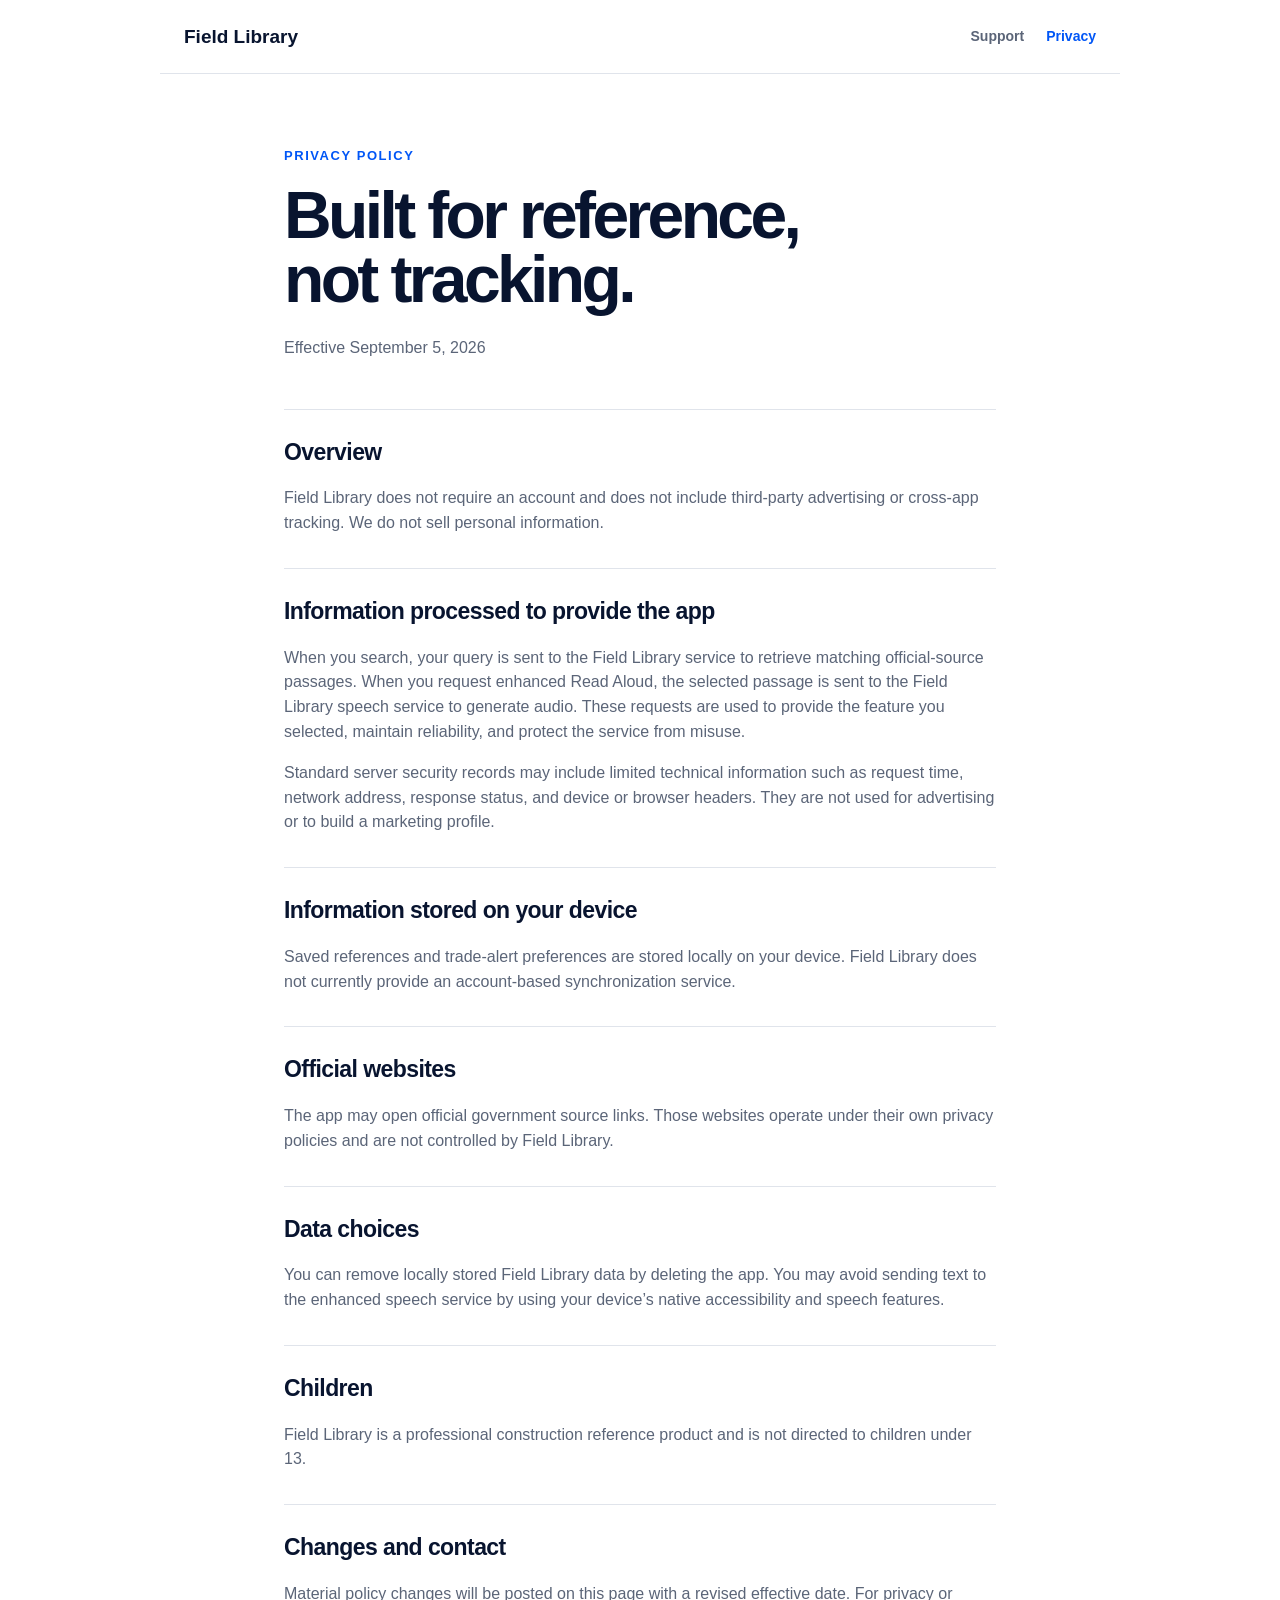
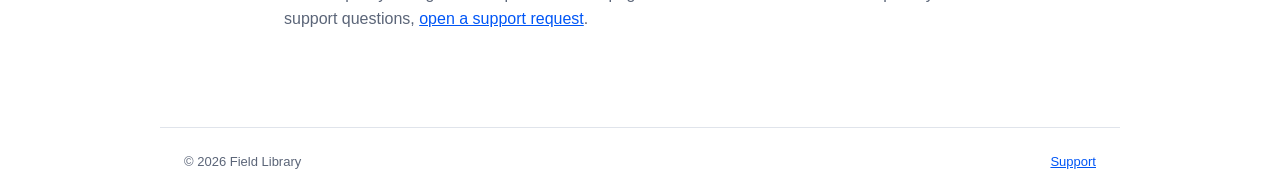
==== privacy.html @ c3084c1e "Publish Field Library support and privacy pages" ====
<!doctype html>
<html lang="en">
<head>
  <meta charset="utf-8">
  <meta name="viewport" content="width=device-width, initial-scale=1">
  <meta name="description" content="Privacy policy for the Field Library iPhone app.">
  <title>Privacy Policy · Field Library</title>
  <link rel="stylesheet" href="style.css">
</head>
<body>
  <header class="topbar">
    <a class="brand" href="index.html">Field Library</a>
    <nav aria-label="Support navigation">
      <a href="index.html">Support</a>
      <a aria-current="page" href="privacy.html">Privacy</a>
    </nav>
  </header>

  <main class="policy">
    <p class="eyebrow">PRIVACY POLICY</p>
    <h1>Built for reference,<br>not tracking.</h1>
    <p class="updated">Effective September 5, 2026</p>

    <section>
      <h2>Overview</h2>
      <p>Field Library does not require an account and does not include third-party advertising or cross-app tracking. We do not sell personal information.</p>
    </section>
    <section>
      <h2>Information processed to provide the app</h2>
      <p>When you search, your query is sent to the Field Library service to retrieve matching official-source passages. When you request enhanced Read Aloud, the selected passage is sent to the Field Library speech service to generate audio. These requests are used to provide the feature you selected, maintain reliability, and protect the service from misuse.</p>
      <p>Standard server security records may include limited technical information such as request time, network address, response status, and device or browser headers. They are not used for advertising or to build a marketing profile.</p>
    </section>
    <section>
      <h2>Information stored on your device</h2>
      <p>Saved references and trade-alert preferences are stored locally on your device. Field Library does not currently provide an account-based synchronization service.</p>
    </section>
    <section>
      <h2>Official websites</h2>
      <p>The app may open official government source links. Those websites operate under their own privacy policies and are not controlled by Field Library.</p>
    </section>
    <section>
      <h2>Data choices</h2>
      <p>You can remove locally stored Field Library data by deleting the app. You may avoid sending text to the enhanced speech service by using your device’s native accessibility and speech features.</p>
    </section>
    <section>
      <h2>Children</h2>
      <p>Field Library is a professional construction reference product and is not directed to children under 13.</p>
    </section>
    <section>
      <h2>Changes and contact</h2>
      <p>Material policy changes will be posted on this page with a revised effective date. For privacy or support questions, <a href="https://github.com/dpolokhalo-gif/field-library-support/issues/new">open a support request</a>.</p>
    </section>
  </main>

  <footer>
    <span>© 2026 Field Library</span>
    <a href="index.html">Support</a>
  </footer>
</body>
</html>
---- style.css ----
:root {
  color-scheme: light;
  --ink: #08142f;
  --blue: #0056f6;
  --muted: #5b6578;
  --line: #e0e4eb;
  --pale: #f0f5ff;
  --white: #fff;
}

* { box-sizing: border-box; }

body {
  margin: 0;
  background: var(--white);
  color: var(--ink);
  font-family: Inter, ui-sans-serif, -apple-system, BlinkMacSystemFont, "Segoe UI", sans-serif;
  line-height: 1.55;
}

a { color: var(--blue); }

.topbar {
  align-items: center;
  border-bottom: 1px solid var(--line);
  display: flex;
  justify-content: space-between;
  margin: 0 auto;
  max-width: 960px;
  padding: 22px 24px;
}

.brand {
  color: var(--ink);
  font-size: 19px;
  font-weight: 750;
  text-decoration: none;
}

nav { display: flex; gap: 22px; }
nav a { color: var(--muted); font-size: 14px; font-weight: 650; text-decoration: none; }
nav a[aria-current="page"] { color: var(--blue); }

main { margin: 0 auto; max-width: 760px; padding: 72px 24px 64px; }
.hero { padding-bottom: 58px; }
.eyebrow { color: var(--blue); font-size: 13px; font-weight: 800; letter-spacing: .12em; margin: 0 0 16px; }
h1 { font-size: clamp(48px, 9vw, 74px); letter-spacing: -.055em; line-height: .98; margin: 0 0 24px; }
h2 { font-size: 23px; letter-spacing: -.025em; margin: 0 0 12px; }
.intro { color: var(--muted); font-size: 19px; margin: 0 0 30px; max-width: 650px; }
.button { background: var(--blue); border-radius: 8px; color: var(--white); display: inline-block; font-weight: 750; padding: 13px 18px; text-decoration: none; }

.panel { border: 1px solid var(--line); border-radius: 14px; padding: 26px; }
details { border-top: 1px solid var(--line); padding: 17px 0; }
details:first-of-type { margin-top: 12px; }
details:last-child { padding-bottom: 0; }
summary { cursor: pointer; font-weight: 700; }
details p { color: var(--muted); margin: 11px 0 0; }
.notice { background: var(--pale); border-radius: 14px; margin-top: 22px; padding: 26px; }
.notice p { color: var(--muted); margin: 0; }

.policy h1 { font-size: clamp(44px, 8vw, 66px); }
.updated { color: var(--muted); margin: 0 0 48px; }
.policy section { border-top: 1px solid var(--line); padding: 25px 0 16px; }
.policy section p { color: var(--muted); }

footer {
  border-top: 1px solid var(--line);
  color: var(--muted);
  display: flex;
  font-size: 13px;
  gap: 22px;
  justify-content: space-between;
  margin: 0 auto;
  max-width: 960px;
  padding: 24px;
}

@media (max-width: 540px) {
  .topbar { padding: 18px 18px; }
  main { padding: 52px 18px; }
  nav { gap: 14px; }
  .panel, .notice { padding: 21px; }
}
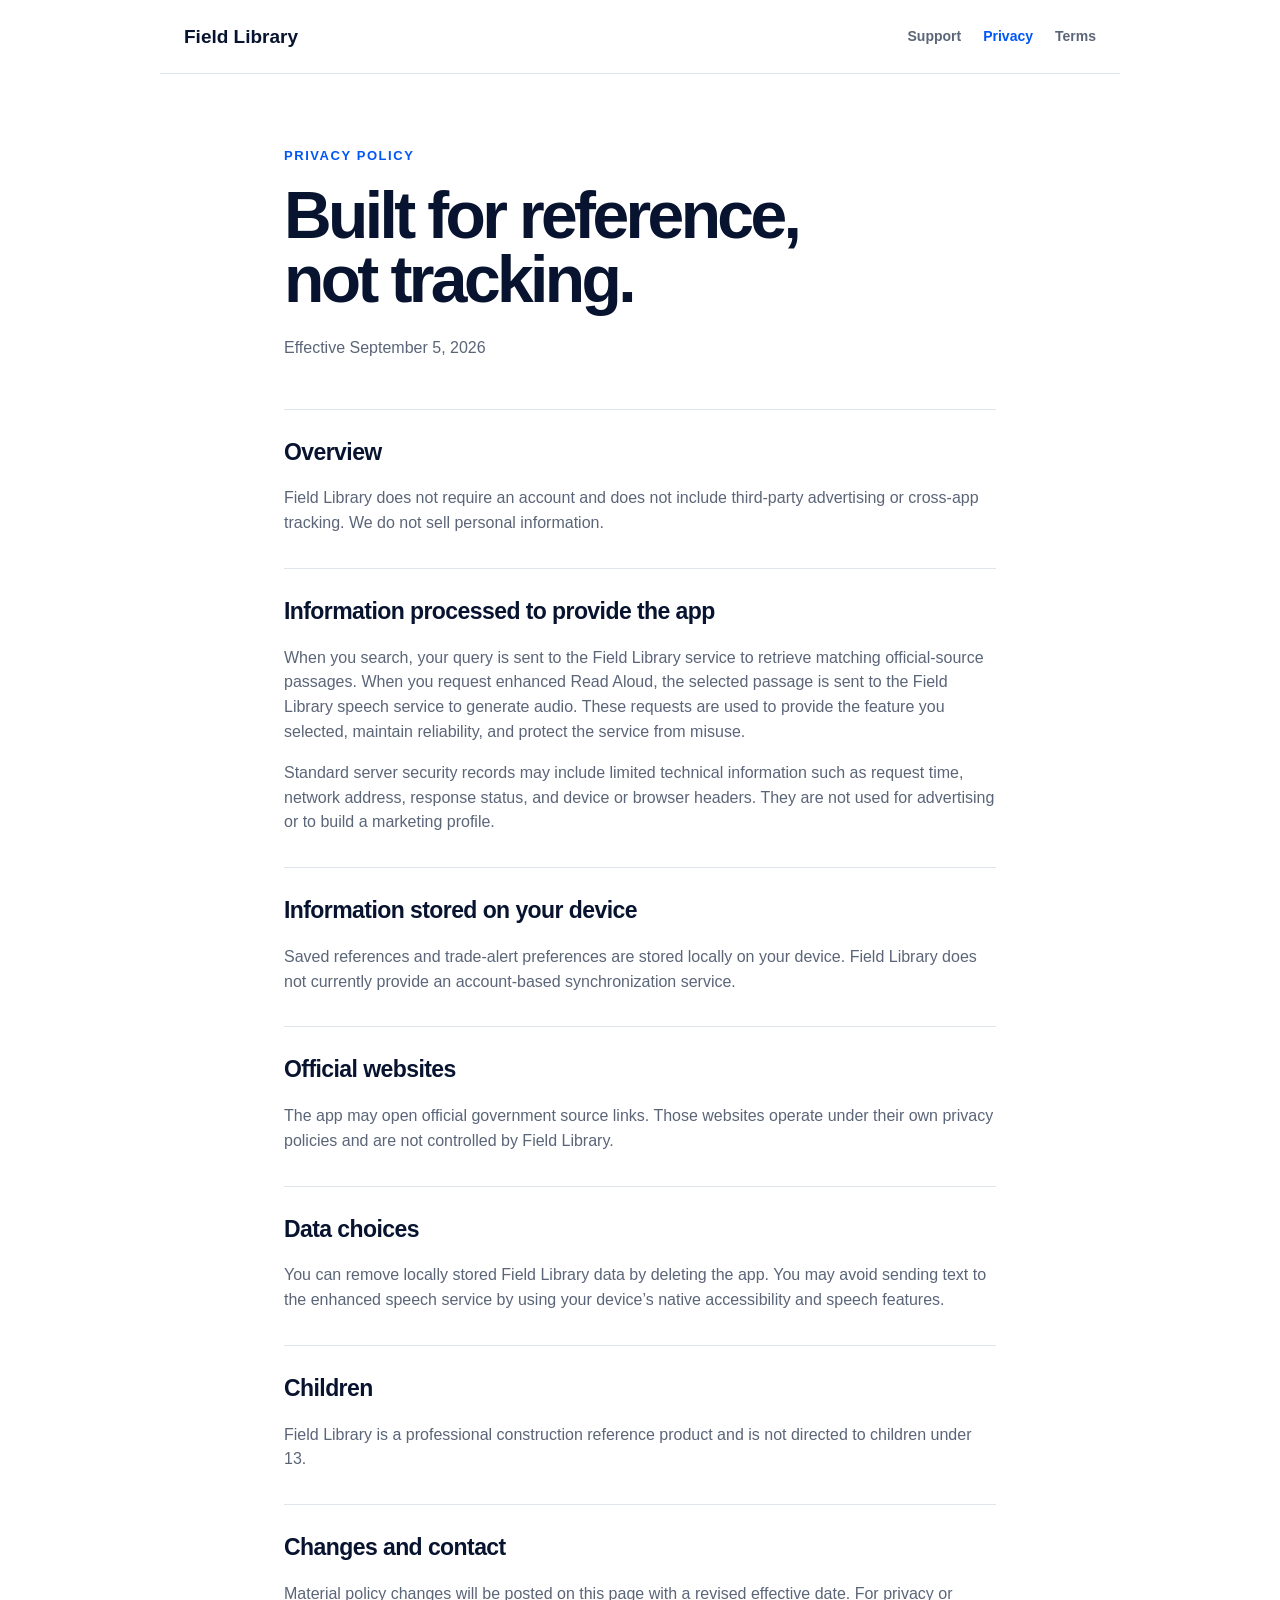
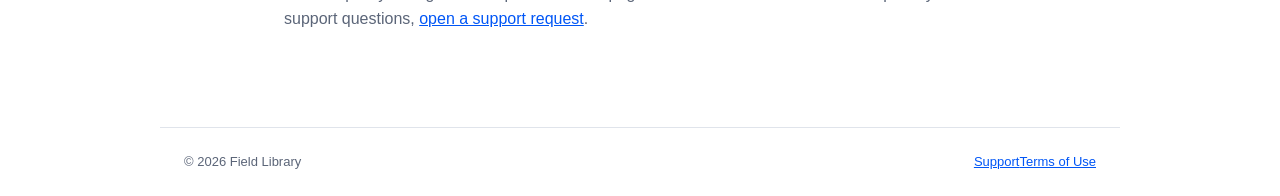
==== commit af900260: "Link Terms of Use from privacy page" ====
--- a/privacy.html
+++ b/privacy.html
@@ -13,6 +13,7 @@
     <nav aria-label="Support navigation">
       <a href="index.html">Support</a>
       <a aria-current="page" href="privacy.html">Privacy</a>
+      <a href="terms.html">Terms</a>
     </nav>
   </header>
 
@@ -54,7 +55,7 @@
 
   <footer>
     <span>© 2026 Field Library</span>
-    <a href="index.html">Support</a>
+    <span class="footer-links"><a href="index.html">Support</a><a href="terms.html">Terms of Use</a></span>
   </footer>
 </body>
 </html>
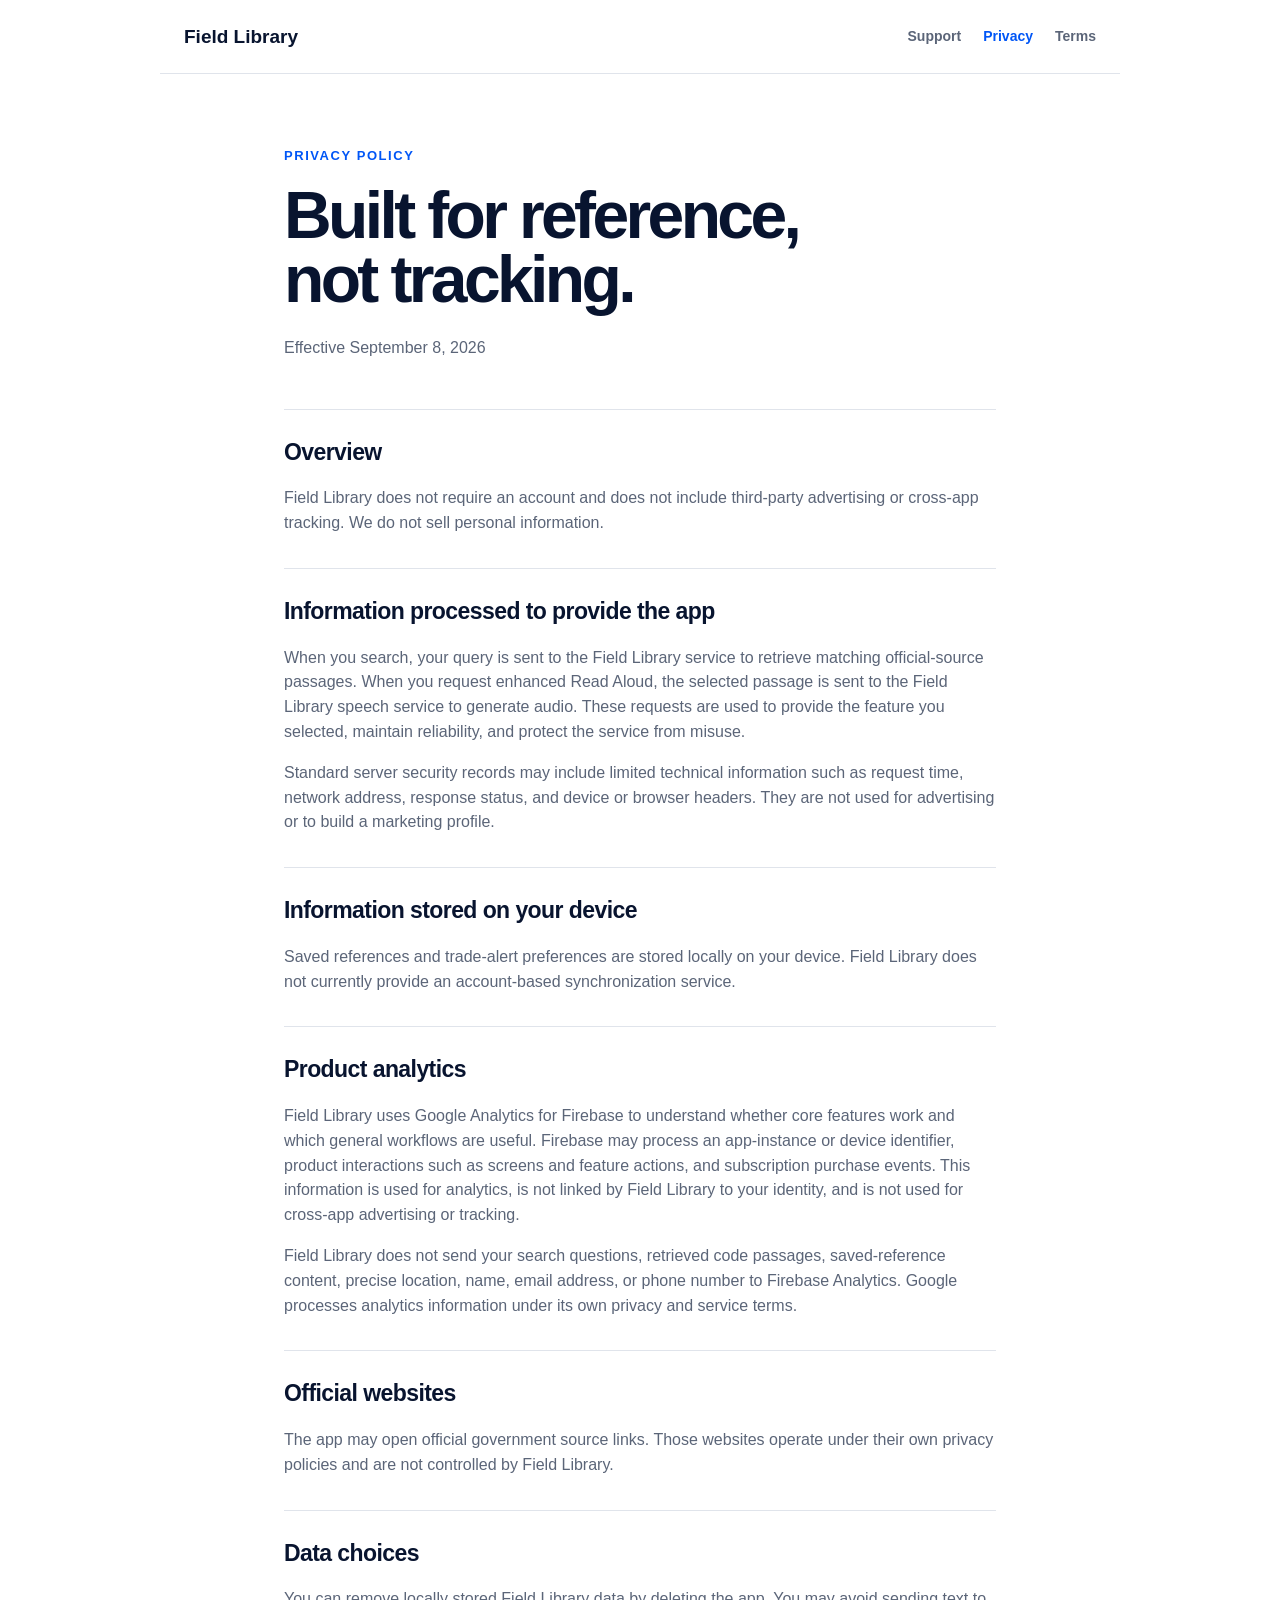
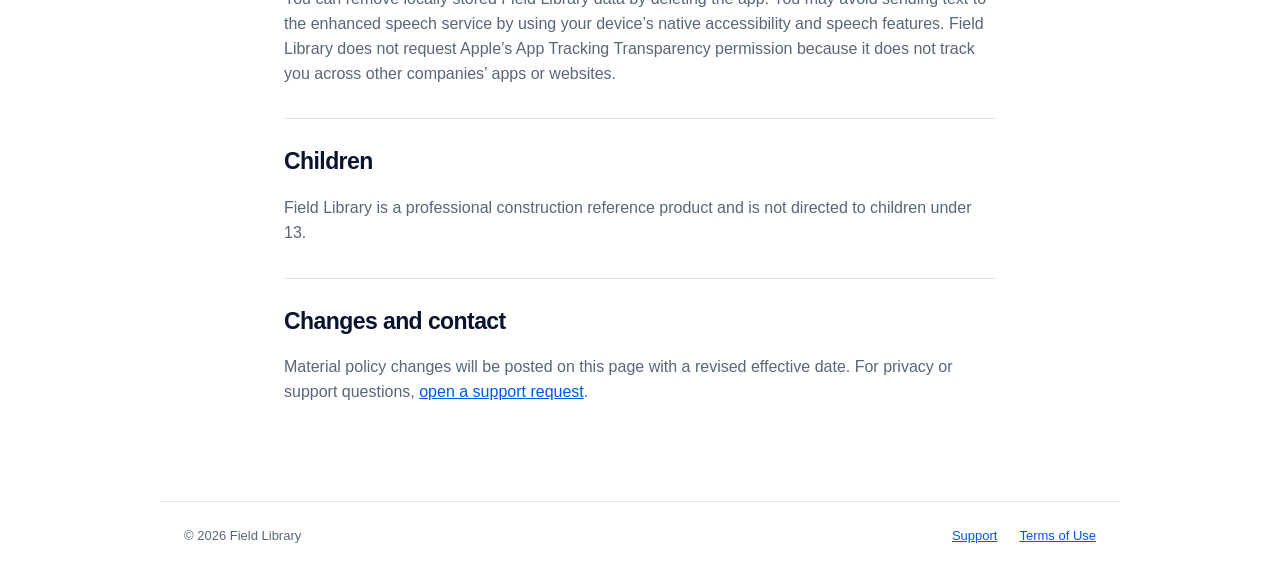
==== commit 8177c8fe: "Update support and legal pages for nationwide V2" ====
--- a/privacy.html
+++ b/privacy.html
@@ -20,7 +20,7 @@
   <main class="policy">
     <p class="eyebrow">PRIVACY POLICY</p>
     <h1>Built for reference,<br>not tracking.</h1>
-    <p class="updated">Effective September 5, 2026</p>
+    <p class="updated">Effective September 8, 2026</p>
 
     <section>
       <h2>Overview</h2>
@@ -36,12 +36,17 @@
       <p>Saved references and trade-alert preferences are stored locally on your device. Field Library does not currently provide an account-based synchronization service.</p>
     </section>
     <section>
+      <h2>Product analytics</h2>
+      <p>Field Library uses Google Analytics for Firebase to understand whether core features work and which general workflows are useful. Firebase may process an app-instance or device identifier, product interactions such as screens and feature actions, and subscription purchase events. This information is used for analytics, is not linked by Field Library to your identity, and is not used for cross-app advertising or tracking.</p>
+      <p>Field Library does not send your search questions, retrieved code passages, saved-reference content, precise location, name, email address, or phone number to Firebase Analytics. Google processes analytics information under its own privacy and service terms.</p>
+    </section>
+    <section>
       <h2>Official websites</h2>
       <p>The app may open official government source links. Those websites operate under their own privacy policies and are not controlled by Field Library.</p>
     </section>
     <section>
       <h2>Data choices</h2>
-      <p>You can remove locally stored Field Library data by deleting the app. You may avoid sending text to the enhanced speech service by using your device’s native accessibility and speech features.</p>
+      <p>You can remove locally stored Field Library data by deleting the app. You may avoid sending text to the enhanced speech service by using your device’s native accessibility and speech features. Field Library does not request Apple’s App Tracking Transparency permission because it does not track you across other companies’ apps or websites.</p>
     </section>
     <section>
       <h2>Children</h2>
--- a/style.css
+++ b/style.css
@@ -75,9 +75,12 @@
   padding: 24px;
 }
 
+.footer-links { display: flex; gap: 22px; }
+
 @media (max-width: 540px) {
   .topbar { padding: 18px 18px; }
   main { padding: 52px 18px; }
   nav { gap: 14px; }
+  .footer-links { gap: 14px; }
   .panel, .notice { padding: 21px; }
 }
